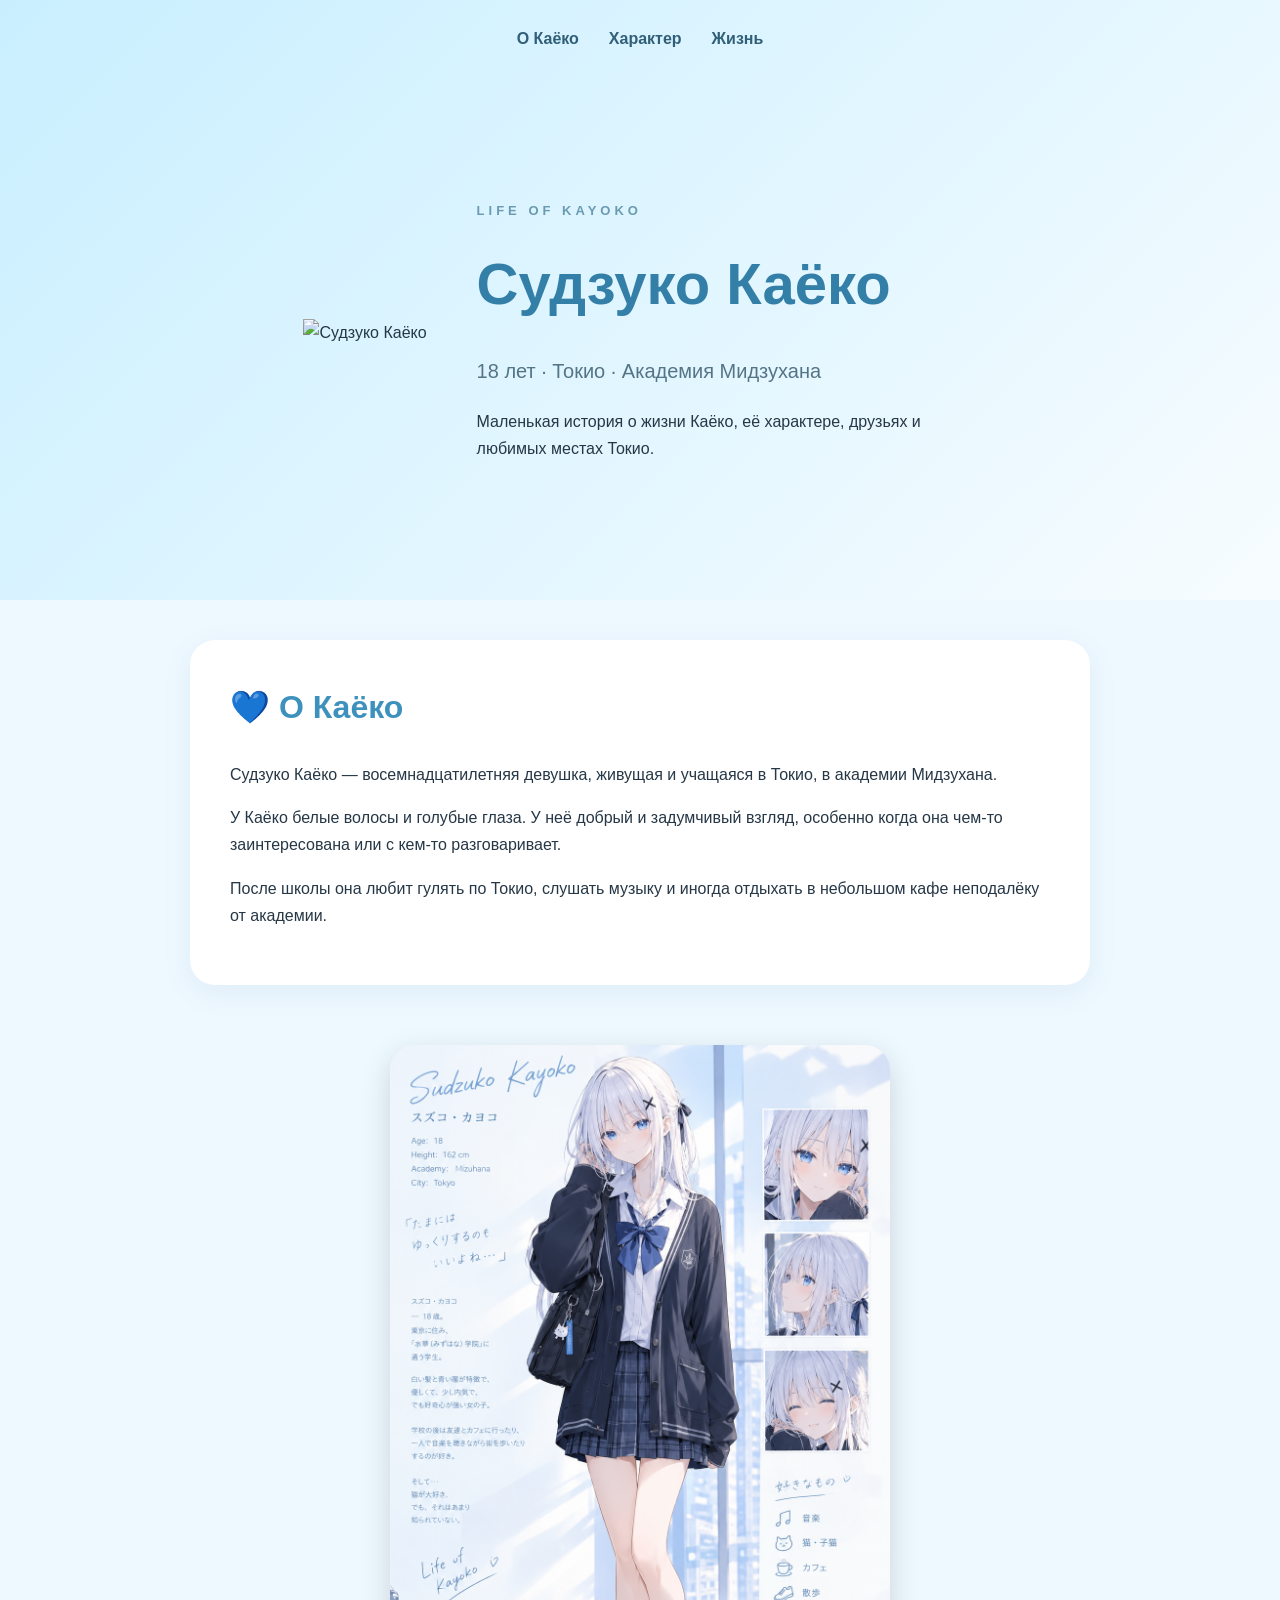
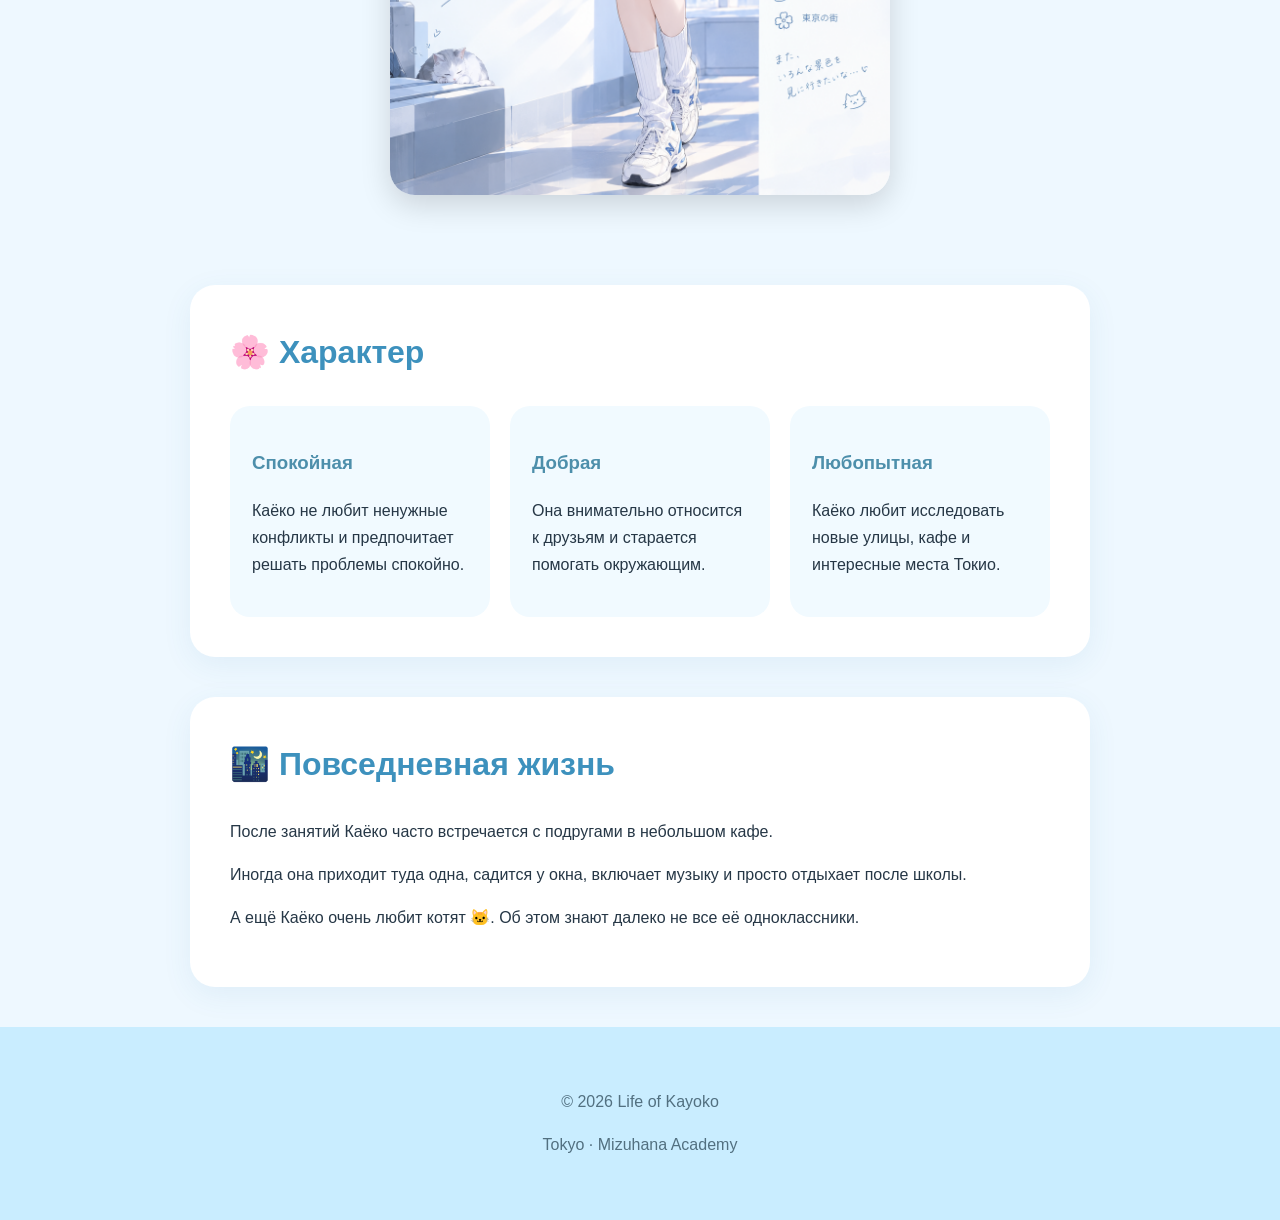
==== index.html @ 326f8e6f "Update index.html" ====
<!DOCTYPE html>
<html lang="ru">

<head>
    <meta charset="UTF-8">
    <meta name="viewport" content="width=device-width, initial-scale=1.0">

    <title>Life of Sudzuko Kayoko</title>

    <link rel="stylesheet" href="style.css">
</head>

<body>

    <!-- Главный экран -->
    <header class="hero">

        <nav>
            <a href="#about">О Каёко</a>
            <a href="#personality">Характер</a>
            <a href="#life">Жизнь</a>
        </nav>

        <div class="hero-content">

            <img
                src="images/E3E25499-A896-4B10-A555-02C497F418E4.png"
                alt="Судзуко Каёко"
                class="Kayoko-photo.jpg"
            >

            <div class="hero-text">

                <p class="small-title">
                    LIFE OF KAYOKO
                </p>

                <h1>
                    Судзуко Каёко
                </h1>

                <p class="subtitle">
                    18 лет · Токио · Академия Мидзухана
                </p>

                <p>
                    Маленькая история о жизни Каёко,
                    её характере, друзьях и любимых местах Токио.
                </p>

            </div>

        </div>

    </header>


    <!-- О Каёко -->
    <section id="about" class="section">

        <h2>💙 О Каёко</h2>

        <p>
            Судзуко Каёко — восемнадцатилетняя девушка,
            живущая и учащаяся в Токио, в академии Мидзухана.
        </p>

        <p>
            У Каёко белые волосы и голубые глаза.
            У неё добрый и задумчивый взгляд, особенно когда
            она чем-то заинтересована или с кем-то разговаривает.
        </p>

        <p>
            После школы она любит гулять по Токио,
            слушать музыку и иногда отдыхать
            в небольшом кафе неподалёку от академии.
        </p>

    </section>

    <!-- Фото Каёко -->
    <div class="kayoko-between">
        <img
            src="E3E25499-A896-4B10-A555-02C497F418E4.png"
            alt="Судзуко Каёко"
        >
    </div>
    <!-- Характер -->
    <section id="personality" class="section">

        <h2>🌸 Характер</h2>

        <div class="cards">

            <div class="card">
                <h3>Спокойная</h3>

                <p>
                    Каёко не любит ненужные конфликты
                    и предпочитает решать проблемы спокойно.
                </p>
            </div>


            <div class="card">
                <h3>Добрая</h3>

                <p>
                    Она внимательно относится к друзьям
                    и старается помогать окружающим.
                </p>
            </div>


            <div class="card">
                <h3>Любопытная</h3>

                <p>
                    Каёко любит исследовать новые улицы,
                    кафе и интересные места Токио.
                </p>
            </div>

        </div>

    </section>


    <!-- Жизнь -->
    <section id="life" class="section">

        <h2>🌃 Повседневная жизнь</h2>

        <p>
            После занятий Каёко часто встречается
            с подругами в небольшом кафе.
        </p>

        <p>
            Иногда она приходит туда одна,
            садится у окна, включает музыку
            и просто отдыхает после школы.
        </p>

        <p>
            А ещё Каёко очень любит котят 🐱.
            Об этом знают далеко не все её одноклассники.
        </p>

    </section>


    <!-- Подвал -->
    <footer>

        <p>
            © 2026 Life of Kayoko
        </p>

        <p>
            Tokyo · Mizuhana Academy
        </p>

    </footer>

</body>

</html>
---- style.css ----
* {
    box-sizing: border-box;
}

html {
    scroll-behavior: smooth;
}

body {
    margin: 0;
    font-family: -apple-system, BlinkMacSystemFont,
        "Segoe UI", Arial, sans-serif;

    background: #eef8ff;
    color: #263746;

    line-height: 1.7;
}


/* =========================
   ГЛАВНЫЙ ЭКРАН
========================= */

.hero {
    min-height: 600px;

    padding-bottom: 60px;

    background:
        linear-gradient(
            135deg,
            #c9efff,
            #f7fcff
        );
}


/* Меню */

nav {
    display: flex;

    justify-content: center;

    gap: 30px;

    padding: 25px;

    flex-wrap: wrap;
}

nav a {
    color: #315f78;

    text-decoration: none;

    font-weight: bold;

    transition: 0.2s;
}

nav a:hover {
    color: #168bc2;
}


/* Главная информация */

.hero-content {
    max-width: 1000px;

    margin: 80px auto 0;

    padding: 30px;

    display: flex;

    align-items: center;

    justify-content: center;

    gap: 50px;
}


/* Фото Каёко */

.kayoko-photo {
    width: 300px;

    height: 300px;

    object-fit: cover;

    border-radius: 50%;

    border: 8px solid white;

    box-shadow:
        0 15px 40px
        rgba(50, 120, 160, 0.2);
}


/* Текст */

.hero-text {
    max-width: 500px;
}

.small-title {
    letter-spacing: 4px;

    font-size: 13px;

    color: #6b9bb0;

    font-weight: bold;
}

h1 {
    margin: 5px 0;

    font-size: 58px;

    color: #347fa8;
}

.subtitle {
    font-size: 20px;

    color: #547586;
}


/* =========================
   СЕКЦИИ
========================= */

.section {
    max-width: 900px;

    margin: 40px auto;

    padding: 40px;

    background: white;

    border-radius: 25px;

    box-shadow:
        0 8px 30px
        rgba(50, 120, 160, 0.08);
}

h2 {
    font-size: 32px;

    color: #3d91bd;

    margin-top: 0;
}

h3 {
    color: #4d8fab;
}


/* =========================
   КАРТОЧКИ ХАРАКТЕРА
========================= */

.cards {
    display: grid;

    grid-template-columns:
        repeat(3, 1fr);

    gap: 20px;
}

.card {
    padding: 22px;

    background: #f1faff;

    border-radius: 20px;

    transition: 0.25s;
}

.card:hover {
    transform: translateY(-5px);

    box-shadow:
        0 10px 25px
        rgba(50, 120, 160, 0.12);
}


/* =========================
   ПОДВАЛ
========================= */

footer {
    text-align: center;

    padding: 45px;

    background: #c9edff;

    color: #527080;
}


/* =========================
   📱 IPHONE
========================= */

@media (max-width: 700px) {

    .hero {
        min-height: auto;
    }

    nav {
        gap: 15px;

        padding: 20px 10px;
    }

    .hero-content {
        flex-direction: column;

        text-align: center;

        margin-top: 35px;

        gap: 25px;
    }

    .kayoko-photo {
        width: 230px;

        height: 230px;
    }

    h1 {
        font-size: 40px;
    }

    .subtitle {
        font-size: 17px;
    }

    .section {
        margin: 20px 12px;

        padding: 28px 22px;
    }

    h2 {
        font-size: 28px;
    }

    .cards {
        grid-template-columns: 1fr;
    }
}
.kayoko-between {
    display: flex;
    justify-content: center;
    padding: 20px 20px 50px;
}

.kayoko-between img {
    width: 100%;
    max-width: 500px;
    height: auto;
    border-radius: 25px;
    display: block;
    box-shadow: 0 10px 30px rgba(0, 0, 0, 0.15);
}
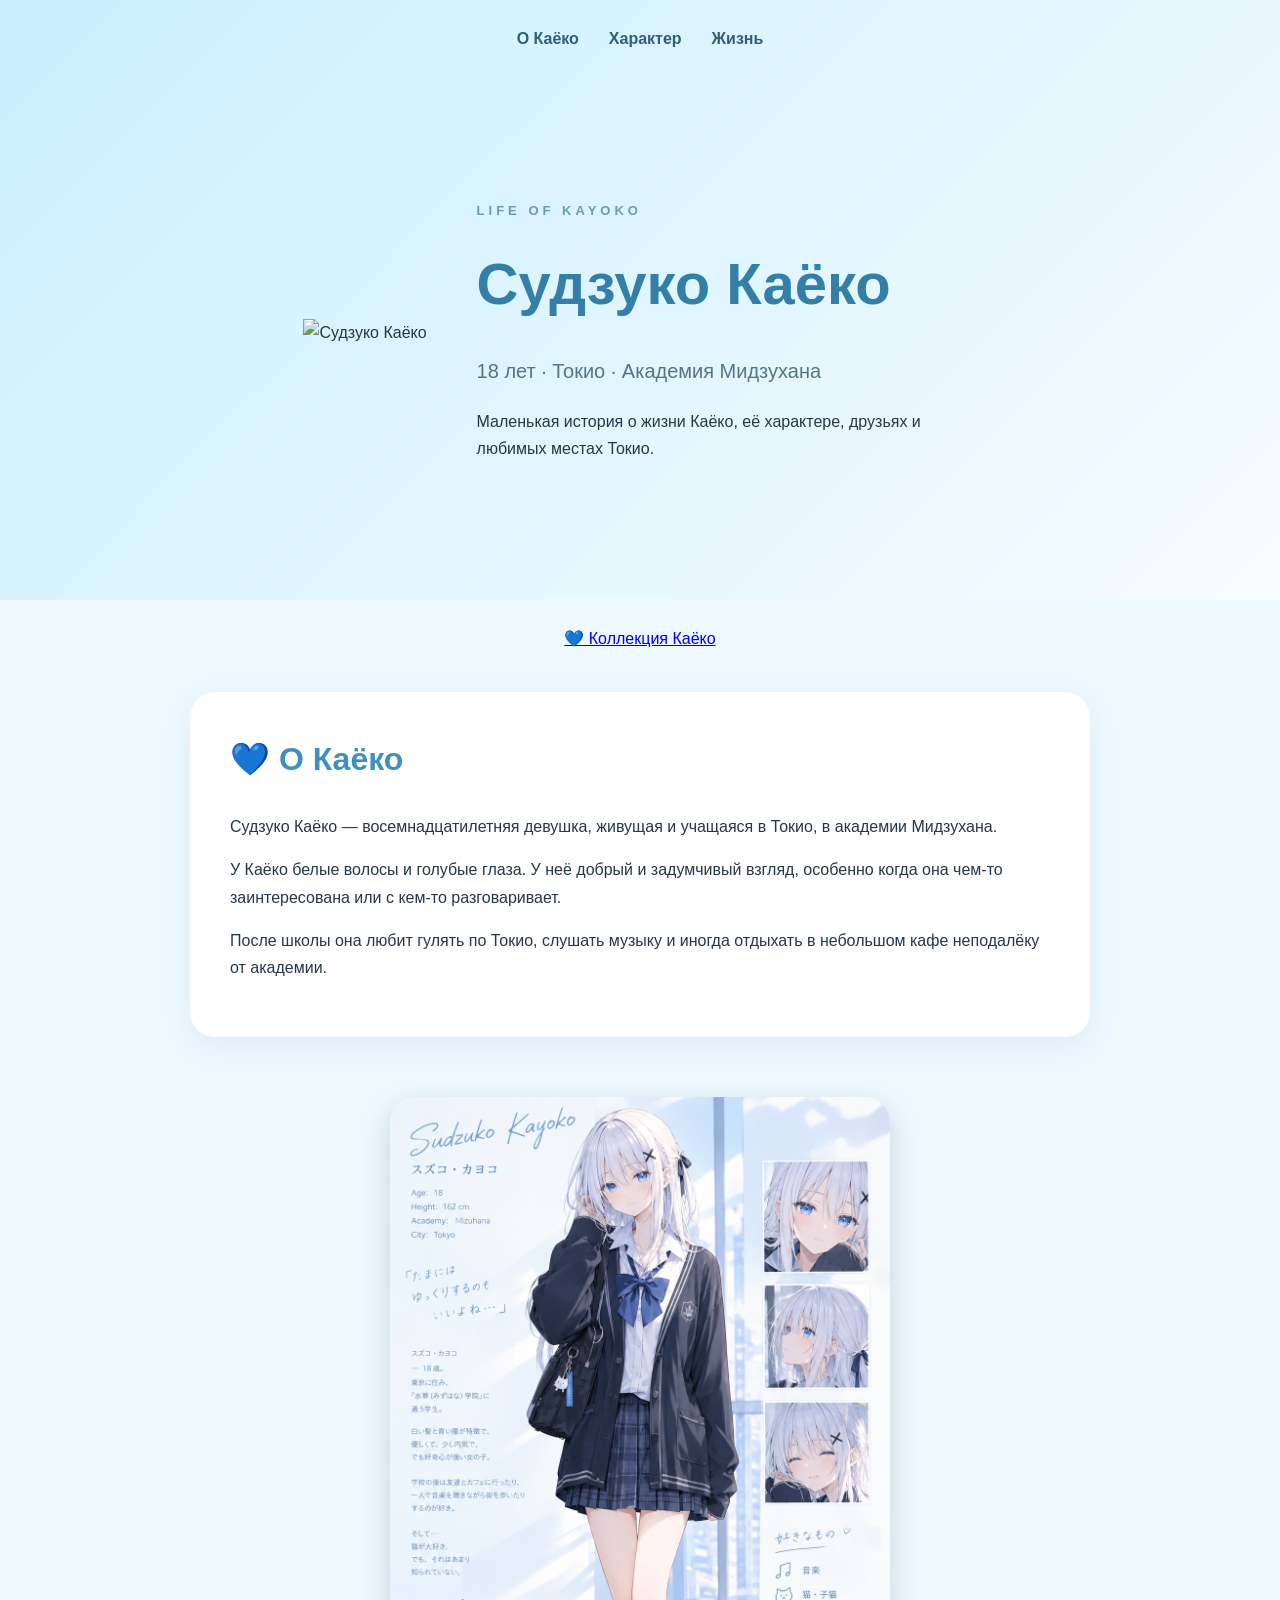
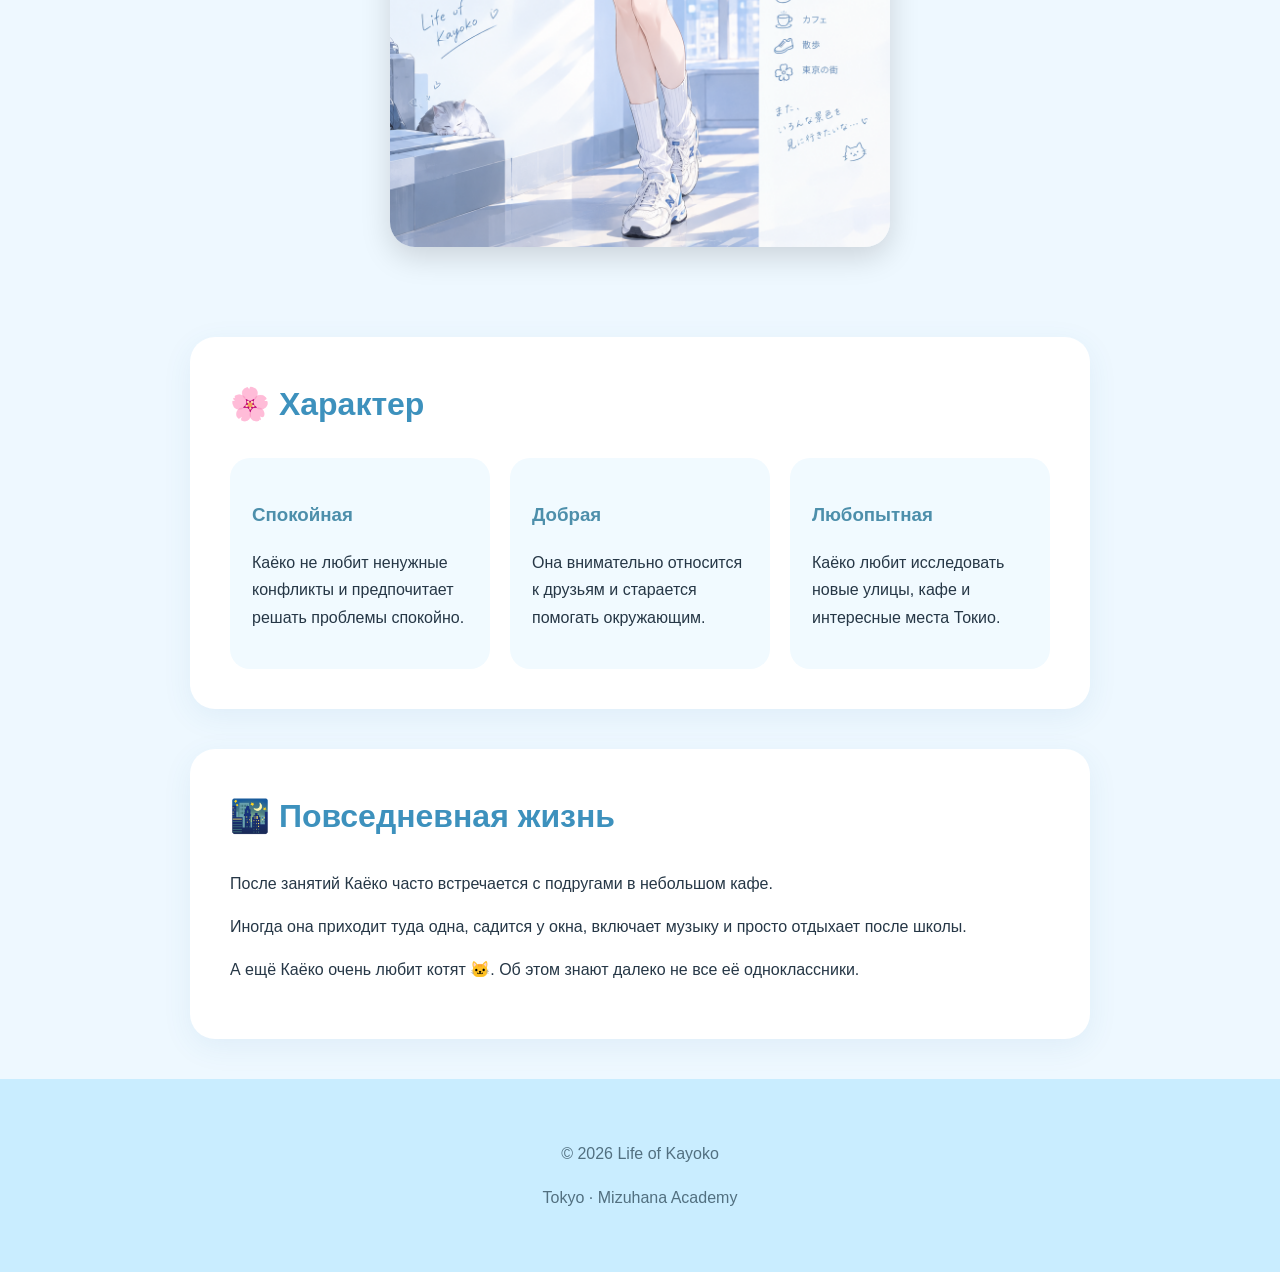
==== commit 3910de8b: "Update index.html" ====
--- a/index.html
+++ b/index.html
@@ -54,7 +54,12 @@
 
     </header>
 
-
+    <div style="text-align: center; margin: 25px;">
+        <a href="gallery.html" class="gallery-button">
+            💙 Коллекция Каёко
+        </a>
+    </div>
+    
     <!-- О Каёко -->
     <section id="about" class="section">
 
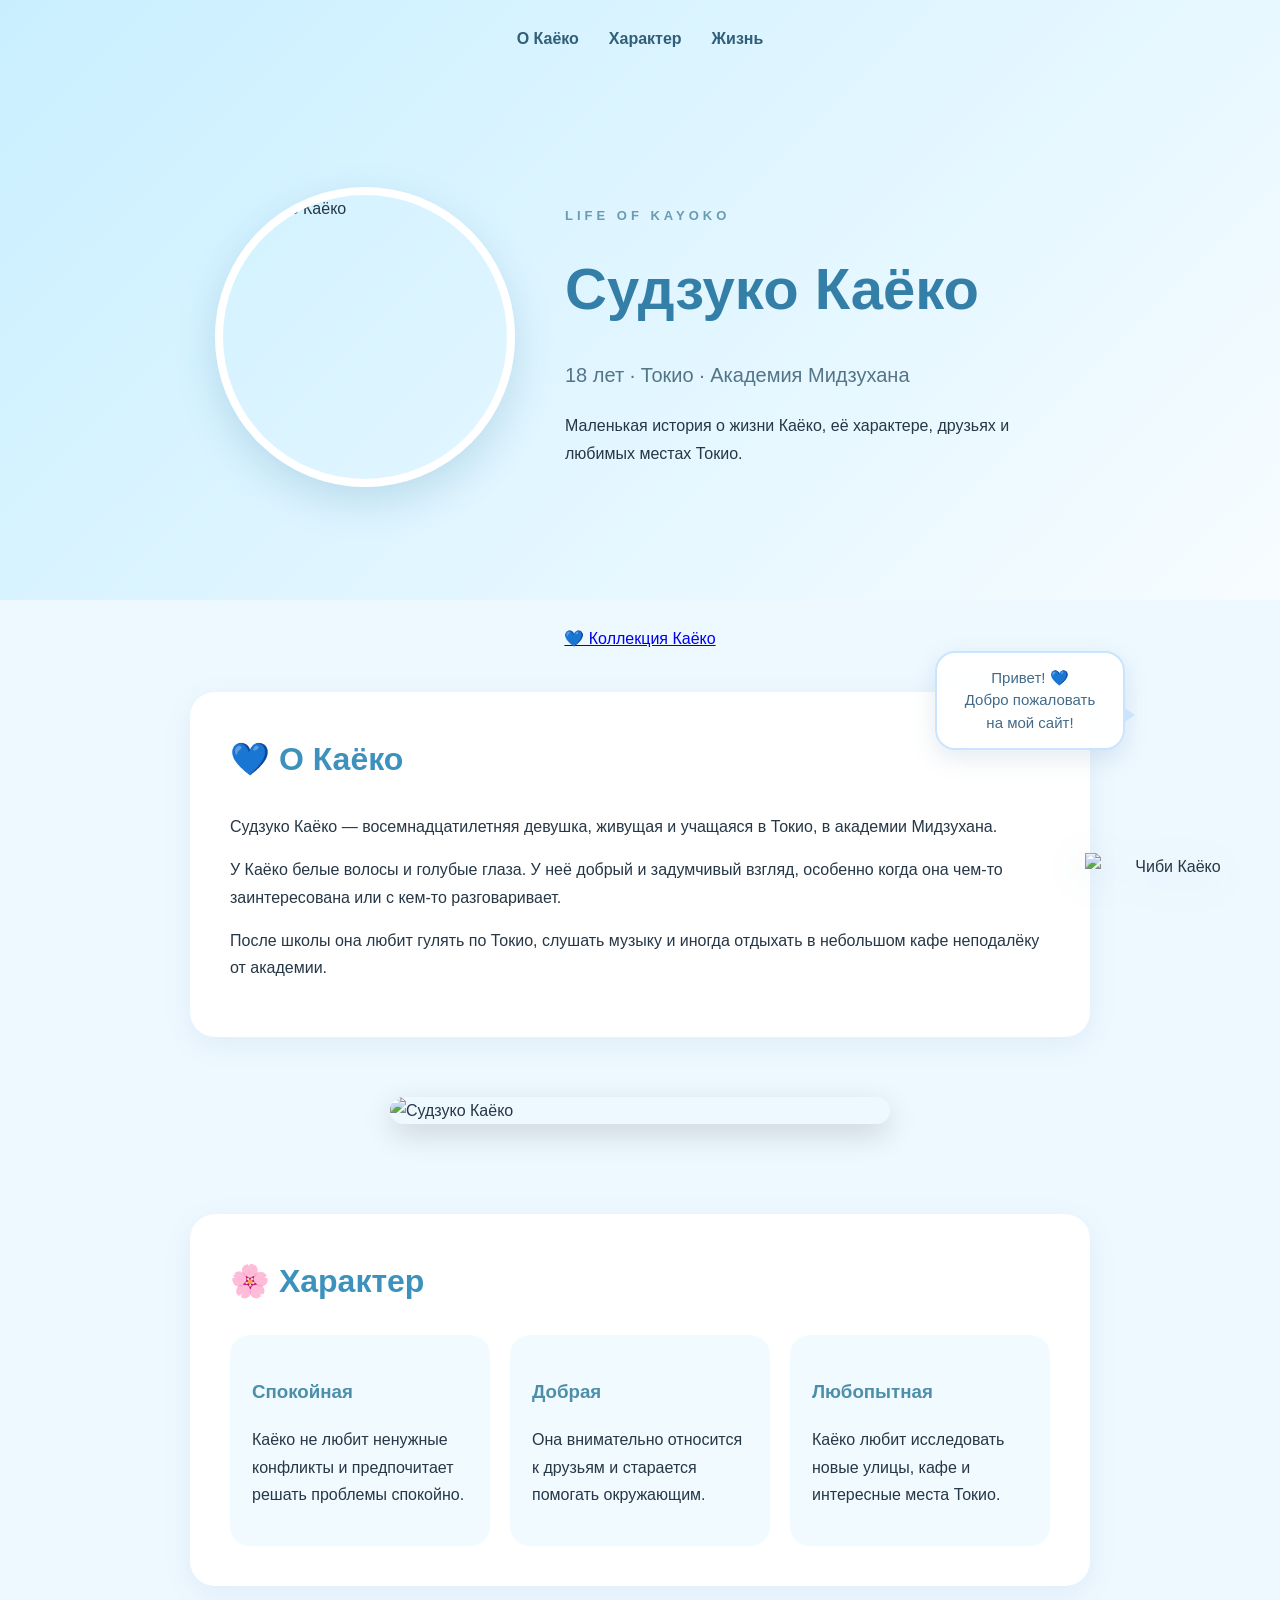
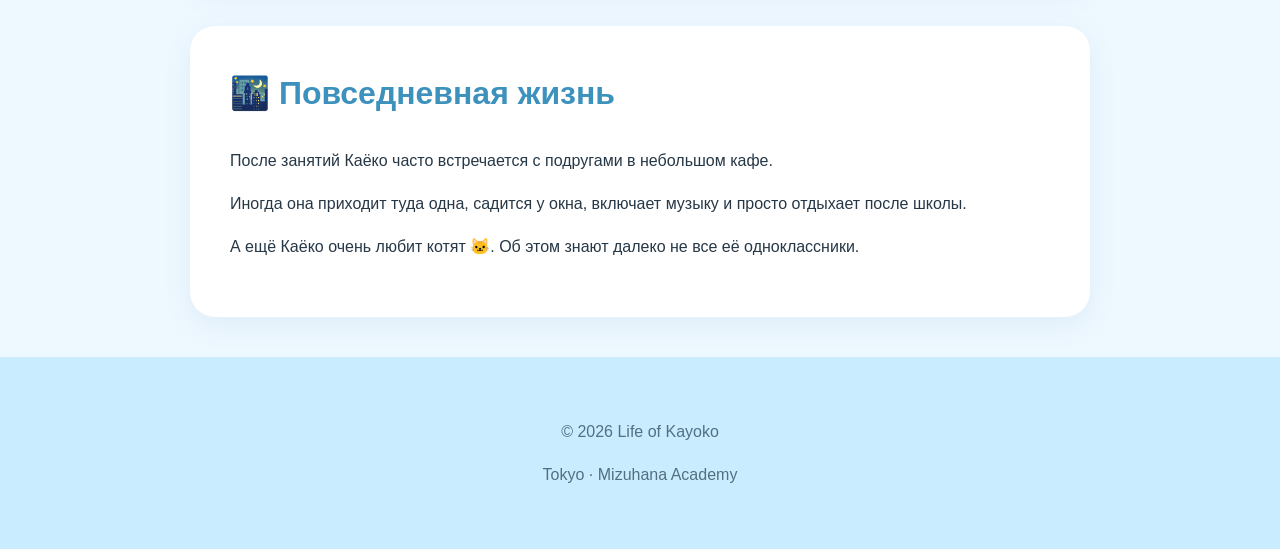
==== commit 752f80a7: "Update index.html" ====
--- a/index.html
+++ b/index.html
@@ -12,7 +12,10 @@
 
 <body>
 
-    <!-- Главный экран -->
+    <!-- =====================================
+         ГЛАВНЫЙ ЭКРАН
+    ====================================== -->
+
     <header class="hero">
 
         <nav>
@@ -21,13 +24,15 @@
             <a href="#life">Жизнь</a>
         </nav>
 
+
         <div class="hero-content">
 
             <img
                 src="images/E3E25499-A896-4B10-A555-02C497F418E4.png"
                 alt="Судзуко Каёко"
-                class="Kayoko-photo.jpg"
+                class="kayoko-photo"
             >
+
 
             <div class="hero-text">
 
@@ -54,21 +59,92 @@
 
     </header>
 
-    <div style="text-align: center; margin: 25px;">
-        <a href="gallery.html" class="gallery-button">
+
+
+    <!-- =====================================
+         ЧИБИ-КАЁКО
+    ====================================== -->
+
+    <div
+        class="chibi-kayoko"
+        id="chibiKayoko"
+    >
+
+        <!-- Приветственное сообщение -->
+
+        <div
+            class="chibi-message"
+            id="chibiMessage"
+        >
+            Привет! 💙<br>
+            Добро пожаловать<br>
+            на мой сайт!
+        </div>
+
+
+        <!-- Картинка Каёко -->
+
+        <img
+            id="chibiImage"
+            src="images/kayoko-chibi-happy.png"
+            alt="Чиби Каёко"
+        >
+
+
+        <!-- Сообщение после двойного нажатия -->
+
+        <div
+            class="chibi-angry-message"
+            id="chibiAngryMessage"
+        >
+            Хватит! 😤
+        </div>
+
+    </div>
+
+
+
+    <!-- =====================================
+         КОЛЛЕКЦИЯ
+    ====================================== -->
+
+    <div
+        style="
+            text-align: center;
+            margin: 25px;
+        "
+    >
+
+        <a
+            href="gallery.html"
+            class="gallery-button"
+        >
             💙 Коллекция Каёко
         </a>
+
     </div>
-    
-    <!-- О Каёко -->
-    <section id="about" class="section">
-
-        <h2>💙 О Каёко</h2>
+
+
+
+    <!-- =====================================
+         О КАЁКО
+    ====================================== -->
+
+    <section
+        id="about"
+        class="section"
+    >
+
+        <h2>
+            💙 О Каёко
+        </h2>
+
 
         <p>
             Судзуко Каёко — восемнадцатилетняя девушка,
             живущая и учащаяся в Токио, в академии Мидзухана.
         </p>
+
 
         <p>
             У Каёко белые волосы и голубые глаза.
@@ -76,6 +152,7 @@
             она чем-то заинтересована или с кем-то разговаривает.
         </p>
 
+
         <p>
             После школы она любит гулять по Токио,
             слушать музыку и иногда отдыхать
@@ -84,63 +161,109 @@
 
     </section>
 
-    <!-- Фото Каёко -->
+
+
+    <!-- =====================================
+         ФОТО КАЁКО
+    ====================================== -->
+
     <div class="kayoko-between">
+
         <img
-            src="E3E25499-A896-4B10-A555-02C497F418E4.png"
+            src="images/E3E25499-A896-4B10-A555-02C497F418E4.png"
             alt="Судзуко Каёко"
         >
+
     </div>
-    <!-- Характер -->
-    <section id="personality" class="section">
-
-        <h2>🌸 Характер</h2>
+
+
+
+    <!-- =====================================
+         ХАРАКТЕР
+    ====================================== -->
+
+    <section
+        id="personality"
+        class="section"
+    >
+
+        <h2>
+            🌸 Характер
+        </h2>
+
 
         <div class="cards">
 
+
             <div class="card">
-                <h3>Спокойная</h3>
+
+                <h3>
+                    Спокойная
+                </h3>
 
                 <p>
                     Каёко не любит ненужные конфликты
                     и предпочитает решать проблемы спокойно.
                 </p>
+
             </div>
 
 
+
             <div class="card">
-                <h3>Добрая</h3>
+
+                <h3>
+                    Добрая
+                </h3>
 
                 <p>
                     Она внимательно относится к друзьям
                     и старается помогать окружающим.
                 </p>
+
             </div>
 
 
+
             <div class="card">
-                <h3>Любопытная</h3>
+
+                <h3>
+                    Любопытная
+                </h3>
 
                 <p>
                     Каёко любит исследовать новые улицы,
                     кафе и интересные места Токио.
                 </p>
+
             </div>
 
+
         </div>
 
     </section>
 
 
-    <!-- Жизнь -->
-    <section id="life" class="section">
-
-        <h2>🌃 Повседневная жизнь</h2>
+
+    <!-- =====================================
+         ПОВСЕДНЕВНАЯ ЖИЗНЬ
+    ====================================== -->
+
+    <section
+        id="life"
+        class="section"
+    >
+
+        <h2>
+            🌃 Повседневная жизнь
+        </h2>
+
 
         <p>
             После занятий Каёко часто встречается
             с подругами в небольшом кафе.
         </p>
+
 
         <p>
             Иногда она приходит туда одна,
@@ -148,6 +271,7 @@
             и просто отдыхает после школы.
         </p>
 
+
         <p>
             А ещё Каёко очень любит котят 🐱.
             Об этом знают далеко не все её одноклассники.
@@ -156,7 +280,11 @@
     </section>
 
 
-    <!-- Подвал -->
+
+    <!-- =====================================
+         ПОДВАЛ
+    ====================================== -->
+
     <footer>
 
         <p>
@@ -169,6 +297,222 @@
 
     </footer>
 
+
+
+    <!-- =====================================
+         JAVASCRIPT ЧИБИ-КАЁКО
+    ====================================== -->
+
+    <script>
+
+        const chibi =
+            document.getElementById("chibiKayoko");
+
+        const chibiImage =
+            document.getElementById("chibiImage");
+
+        const chibiMessage =
+            document.getElementById("chibiMessage");
+
+        const angryMessage =
+            document.getElementById("chibiAngryMessage");
+
+
+        /*
+         * Пути к изображениям
+         */
+
+        const happyImage =
+            "images/kayoko-chibi-happy.png";
+
+        const angryImage =
+            "images/kayoko-chibi-angry.png";
+
+
+        /*
+         * Переменные для двойного нажатия
+         */
+
+        let clicks = 0;
+
+        let clickTimer = null;
+
+        let angryMode = false;
+
+
+
+        /* =====================================
+           ПРИВЕТСТВИЕ
+        ====================================== */
+
+        setTimeout(() => {
+
+            chibiMessage.style.opacity = "0";
+
+            chibiMessage.style.transition =
+                "opacity 0.5s ease";
+
+
+            setTimeout(() => {
+
+                chibiMessage.style.display =
+                    "none";
+
+            }, 500);
+
+        }, 5000);
+
+
+
+        /* =====================================
+           НАЖАТИЕ НА КАЁКО
+        ====================================== */
+
+        chibi.addEventListener(
+            "click",
+            () => {
+
+
+                /*
+                 * Если Каёко сердится,
+                 * новые нажатия ничего не делают.
+                 */
+
+                if (angryMode) {
+                    return;
+                }
+
+
+                clicks++;
+
+
+
+                /*
+                 * Небольшое уменьшение
+                 * при каждом нажатии.
+                 */
+
+                chibiImage.style.transform =
+                    "scale(0.92)";
+
+
+                setTimeout(() => {
+
+                    if (!angryMode) {
+
+                        chibiImage.style.transform =
+                            "scale(1)";
+
+                    }
+
+                }, 150);
+
+
+
+                /*
+                 * Ожидаем второе нажатие.
+                 */
+
+                clearTimeout(clickTimer);
+
+
+                clickTimer = setTimeout(() => {
+
+                    clicks = 0;
+
+                }, 450);
+
+
+
+                /* =================================
+                   ДВОЙНОЕ НАЖАТИЕ
+                ================================= */
+
+                if (clicks === 2) {
+
+
+                    clicks = 0;
+
+                    angryMode = true;
+
+
+
+                    /*
+                     * Меняем изображение
+                     */
+
+                    chibiImage.src =
+                        angryImage;
+
+
+
+                    /*
+                     * Показываем сообщение
+                     */
+
+                    angryMessage.style.display =
+                        "block";
+
+
+
+                    /*
+                     * Запускаем сердитую
+                     * анимацию.
+                     */
+
+                    chibiImage.classList.remove(
+                        "chibi-angry"
+                    );
+
+
+                    void chibiImage.offsetWidth;
+
+
+                    chibiImage.classList.add(
+                        "chibi-angry"
+                    );
+
+
+
+                    /*
+                     * Через 3 секунды
+                     * возвращаем обычную Каёко.
+                     */
+
+                    setTimeout(() => {
+
+
+                        chibiImage.src =
+                            happyImage;
+
+
+                        angryMessage.style.display =
+                            "none";
+
+
+                        chibiImage.classList.remove(
+                            "chibi-angry"
+                        );
+
+
+                        chibiImage.style.transform =
+                            "scale(1)";
+
+
+                        angryMode = false;
+
+
+                    }, 3000);
+
+                }
+
+            }
+
+        );
+
+    </script>
+
+
 </body>
 
 </html>
--- a/style.css
+++ b/style.css
@@ -282,3 +282,125 @@
     display: block;
     box-shadow: 0 10px 30px rgba(0, 0, 0, 0.15);
 }
+/* ===== Чиби-Каёко ===== */
+
+.chibi-kayoko {
+    position: fixed;
+    right: 25px;
+    bottom: 20px;
+    z-index: 1000;
+    text-align: center;
+    cursor: pointer;
+    user-select: none;
+}
+
+.chibi-kayoko img {
+    width: 170px;
+    height: auto;
+    display: block;
+    transition: transform 0.15s ease;
+    filter: drop-shadow(0 8px 18px rgba(50, 100, 150, 0.18));
+}
+
+/* Небольшое уменьшение при нажатии */
+.chibi-kayoko:active img {
+    transform: scale(0.92);
+}
+
+/* Приветствие */
+.chibi-message {
+    position: absolute;
+    right: 130px;
+    bottom: 130px;
+    width: 190px;
+    padding: 14px 18px;
+    background: rgba(255, 255, 255, 0.95);
+    border: 2px solid #c9e4ff;
+    border-radius: 20px;
+    color: #426b8a;
+    font-size: 15px;
+    line-height: 1.5;
+    box-shadow: 0 8px 25px rgba(70, 120, 160, 0.15);
+    animation: chibiAppear 0.6s ease;
+}
+
+/* Маленький хвостик облачка */
+.chibi-message::after {
+    content: "";
+    position: absolute;
+    right: -12px;
+    bottom: 25px;
+    border-width: 8px 0 8px 12px;
+    border-style: solid;
+    border-color: transparent transparent transparent #c9e4ff;
+}
+
+/* Сообщение "Хватит!" */
+.chibi-angry-message {
+    display: none;
+    position: absolute;
+    right: 125px;
+    bottom: 125px;
+    padding: 13px 20px;
+    background: white;
+    border: 2px solid #b9d9f5;
+    border-radius: 18px;
+    color: #55718a;
+    font-size: 18px;
+    font-weight: bold;
+    white-space: nowrap;
+    box-shadow: 0 8px 25px rgba(70, 120, 160, 0.18);
+}
+
+/* Анимации */
+
+@keyframes chibiAppear {
+    from {
+        opacity: 0;
+        transform: translateY(15px);
+    }
+
+    to {
+        opacity: 1;
+        transform: translateY(0);
+    }
+}
+
+.chibi-angry {
+    animation: angryShake 0.35s ease;
+}
+
+@keyframes angryShake {
+    0%   { transform: scale(0.92) rotate(0deg); }
+    25%  { transform: scale(0.88) rotate(-3deg); }
+    50%  { transform: scale(0.88) rotate(3deg); }
+    75%  { transform: scale(0.88) rotate(-2deg); }
+    100% { transform: scale(0.92) rotate(0deg); }
+}
+
+/* Телефон */
+@media (max-width: 600px) {
+
+    .chibi-kayoko {
+        right: 10px;
+        bottom: 10px;
+    }
+
+    .chibi-kayoko img {
+        width: 125px;
+    }
+
+    .chibi-message {
+        right: 95px;
+        bottom: 100px;
+        width: 150px;
+        font-size: 13px;
+        padding: 10px 13px;
+    }
+
+    .chibi-angry-message {
+        right: 90px;
+        bottom: 95px;
+        font-size: 15px;
+    }
+}
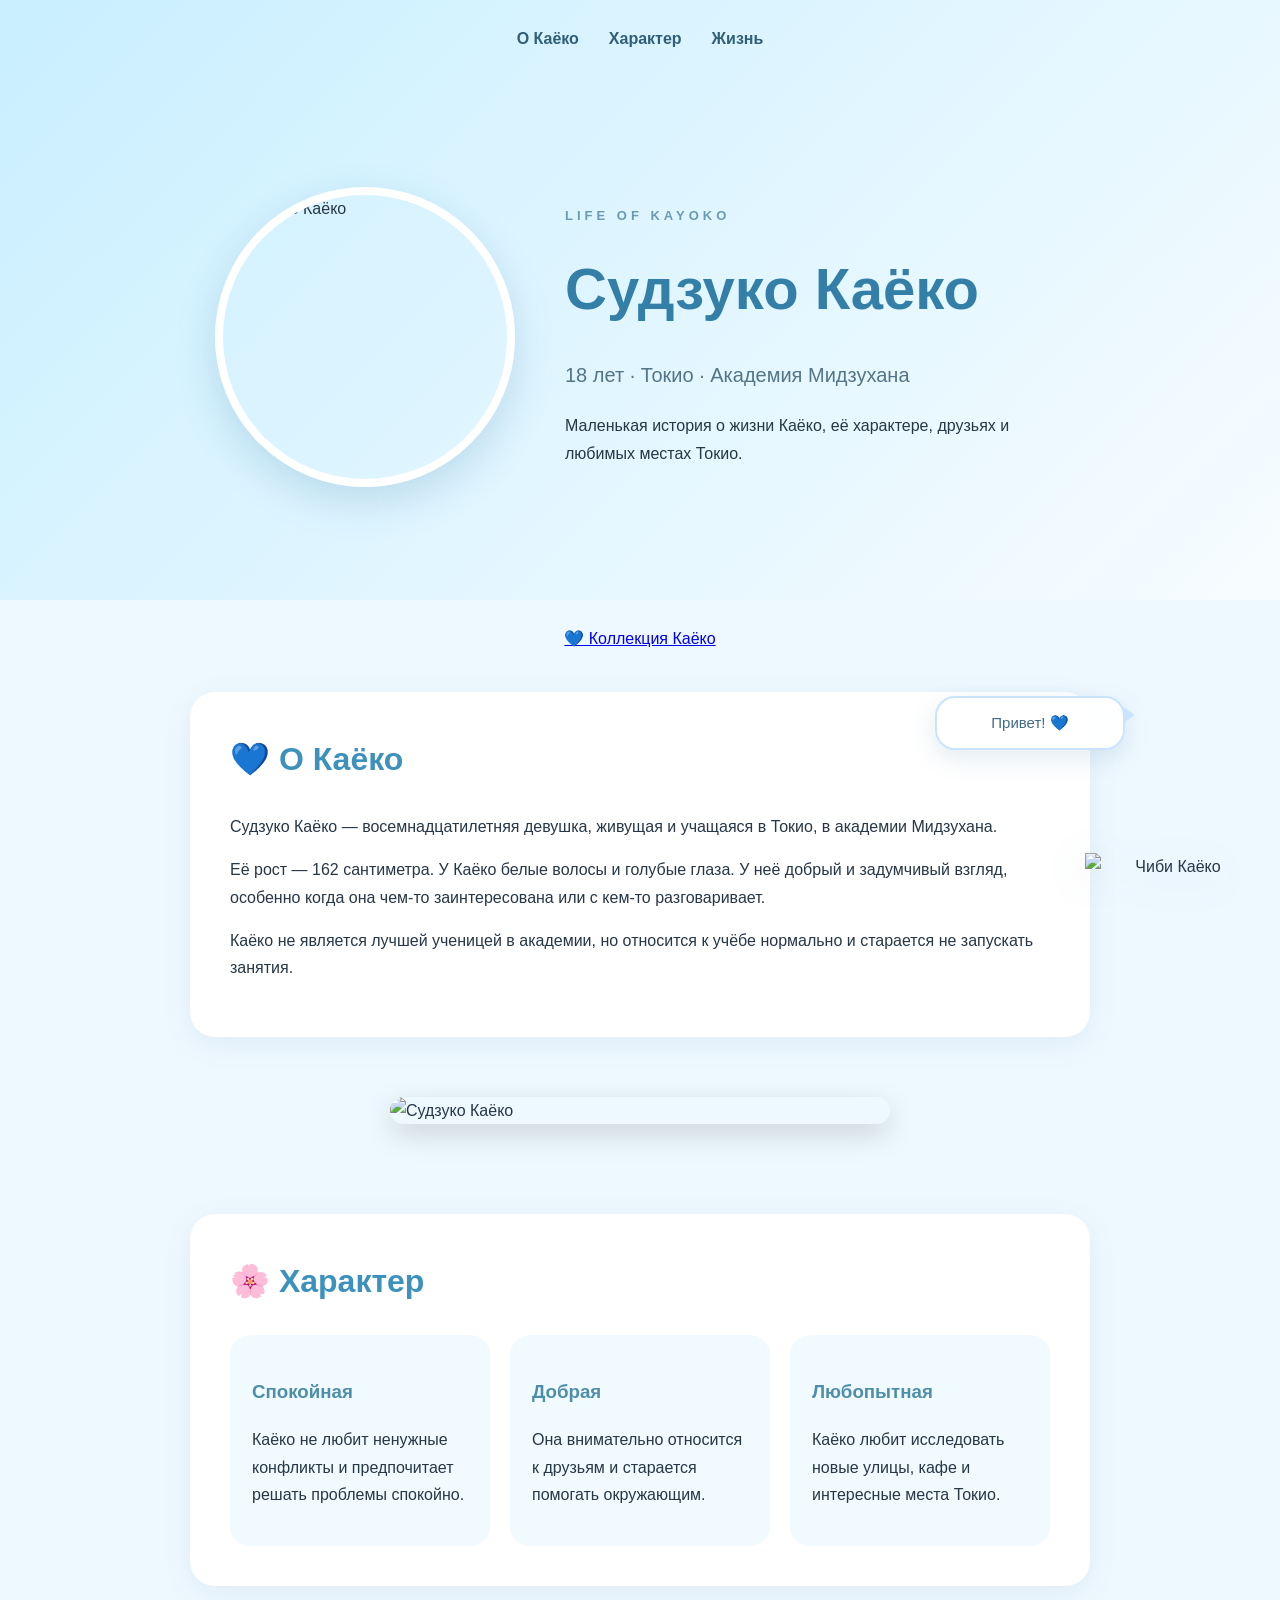
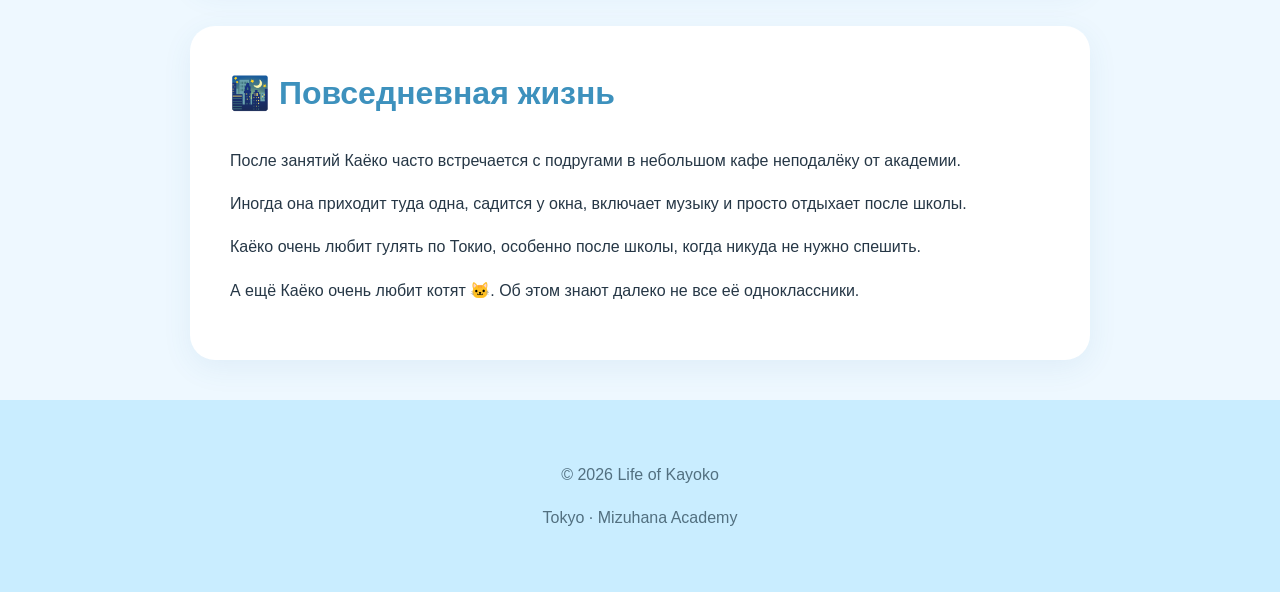
==== commit d9dcc98a: "Update index.html" ====
--- a/index.html
+++ b/index.html
@@ -12,9 +12,9 @@
 
 <body>
 
-    <!-- =====================================
+    <!-- =========================
          ГЛАВНЫЙ ЭКРАН
-    ====================================== -->
+    ========================== -->
 
     <header class="hero">
 
@@ -24,7 +24,6 @@
             <a href="#life">Жизнь</a>
         </nav>
 
-
         <div class="hero-content">
 
             <img
@@ -33,7 +32,6 @@
                 class="kayoko-photo"
             >
 
-
             <div class="hero-text">
 
                 <p class="small-title">
@@ -60,112 +58,74 @@
     </header>
 
 
-
-    <!-- =====================================
-         ЧИБИ-КАЁКО
-    ====================================== -->
-
-    <div
-        class="chibi-kayoko"
-        id="chibiKayoko"
-    >
-
-        <!-- Приветственное сообщение -->
-
-        <div
-            class="chibi-message"
-            id="chibiMessage"
-        >
-            Привет! 💙<br>
-            Добро пожаловать<br>
-            на мой сайт!
+    <!-- =========================
+         ЧИБИ КАЁКО
+    ========================== -->
+
+    <div class="chibi-kayoko" id="chibiKayoko">
+
+        <div class="chibi-message" id="chibiMessage">
+            Привет! 💙
         </div>
 
-
-        <!-- Картинка Каёко -->
+        <div class="chibi-angry-message" id="chibiAngryMessage">
+            Хватит! 😤
+        </div>
 
         <img
             id="chibiImage"
-            src="images/kayoko-chibi-happy.png"
+            src="images/kayoko-chibi-happy.PNG"
             alt="Чиби Каёко"
         >
 
-
-        <!-- Сообщение после двойного нажатия -->
-
-        <div
-            class="chibi-angry-message"
-            id="chibiAngryMessage"
-        >
-            Хватит! 😤
-        </div>
-
     </div>
 
 
-
-    <!-- =====================================
-         КОЛЛЕКЦИЯ
-    ====================================== -->
-
-    <div
-        style="
-            text-align: center;
-            margin: 25px;
-        "
-    >
-
-        <a
-            href="gallery.html"
-            class="gallery-button"
-        >
+    <!-- =========================
+         КНОПКА КОЛЛЕКЦИИ
+    ========================== -->
+
+    <div style="text-align: center; margin: 25px;">
+
+        <a href="gallery.html" class="gallery-button">
             💙 Коллекция Каёко
         </a>
 
     </div>
 
 
-
-    <!-- =====================================
+    <!-- =========================
          О КАЁКО
-    ====================================== -->
-
-    <section
-        id="about"
-        class="section"
-    >
-
-        <h2>
-            💙 О Каёко
-        </h2>
-
+    ========================== -->
+
+    <section id="about" class="section">
+
+        <h2>💙 О Каёко</h2>
 
         <p>
             Судзуко Каёко — восемнадцатилетняя девушка,
             живущая и учащаяся в Токио, в академии Мидзухана.
         </p>
 
-
-        <p>
+        <p>
+            Её рост — 162 сантиметра.
             У Каёко белые волосы и голубые глаза.
             У неё добрый и задумчивый взгляд, особенно когда
             она чем-то заинтересована или с кем-то разговаривает.
         </p>
 
-
-        <p>
-            После школы она любит гулять по Токио,
-            слушать музыку и иногда отдыхать
-            в небольшом кафе неподалёку от академии.
+        <p>
+            Каёко не является лучшей ученицей в академии,
+            но относится к учёбе нормально и старается
+            не запускать занятия.
         </p>
 
     </section>
 
 
-
-    <!-- =====================================
+    <!-- =========================
          ФОТО КАЁКО
-    ====================================== -->
+    ========================== -->
 
     <div class="kayoko-between">
 
@@ -177,29 +137,19 @@
     </div>
 
 
-
-    <!-- =====================================
+    <!-- =========================
          ХАРАКТЕР
-    ====================================== -->
-
-    <section
-        id="personality"
-        class="section"
-    >
-
-        <h2>
-            🌸 Характер
-        </h2>
-
+    ========================== -->
+
+    <section id="personality" class="section">
+
+        <h2>🌸 Характер</h2>
 
         <div class="cards">
 
-
             <div class="card">
 
-                <h3>
-                    Спокойная
-                </h3>
+                <h3>Спокойная</h3>
 
                 <p>
                     Каёко не любит ненужные конфликты
@@ -209,12 +159,9 @@
             </div>
 
 
-
             <div class="card">
 
-                <h3>
-                    Добрая
-                </h3>
+                <h3>Добрая</h3>
 
                 <p>
                     Она внимательно относится к друзьям
@@ -224,12 +171,9 @@
             </div>
 
 
-
             <div class="card">
 
-                <h3>
-                    Любопытная
-                </h3>
+                <h3>Любопытная</h3>
 
                 <p>
                     Каёко любит исследовать новые улицы,
@@ -238,32 +182,24 @@
 
             </div>
 
-
         </div>
 
     </section>
 
 
-
-    <!-- =====================================
+    <!-- =========================
          ПОВСЕДНЕВНАЯ ЖИЗНЬ
-    ====================================== -->
-
-    <section
-        id="life"
-        class="section"
-    >
-
-        <h2>
-            🌃 Повседневная жизнь
-        </h2>
-
+    ========================== -->
+
+    <section id="life" class="section">
+
+        <h2>🌃 Повседневная жизнь</h2>
 
         <p>
             После занятий Каёко часто встречается
-            с подругами в небольшом кафе.
-        </p>
-
+            с подругами в небольшом кафе неподалёку
+            от академии.
+        </p>
 
         <p>
             Иногда она приходит туда одна,
@@ -271,6 +207,11 @@
             и просто отдыхает после школы.
         </p>
 
+        <p>
+            Каёко очень любит гулять по Токио,
+            особенно после школы, когда никуда
+            не нужно спешить.
+        </p>
 
         <p>
             А ещё Каёко очень любит котят 🐱.
@@ -280,10 +221,9 @@
     </section>
 
 
-
-    <!-- =====================================
+    <!-- =========================
          ПОДВАЛ
-    ====================================== -->
+    ========================== -->
 
     <footer>
 
@@ -298,221 +238,83 @@
     </footer>
 
 
-
-    <!-- =====================================
-         JAVASCRIPT ЧИБИ-КАЁКО
-    ====================================== -->
+    <!-- =========================
+         JAVASCRIPT ЧИБИ
+    ========================== -->
 
     <script>
 
-        const chibi =
-            document.getElementById("chibiKayoko");
-
-        const chibiImage =
-            document.getElementById("chibiImage");
-
-        const chibiMessage =
+        const chibi = document.getElementById("chibiKayoko");
+        const chibiImage = document.getElementById("chibiImage");
+
+        const welcomeMessage =
             document.getElementById("chibiMessage");
 
         const angryMessage =
             document.getElementById("chibiAngryMessage");
 
 
-        /*
-         * Пути к изображениям
-         */
-
-        const happyImage =
-            "images/kayoko-chibi-happy.png";
-
-        const angryImage =
-            "images/kayoko-chibi-angry.png";
-
-
-        /*
-         * Переменные для двойного нажатия
-         */
-
-        let clicks = 0;
-
-        let clickTimer = null;
-
-        let angryMode = false;
-
-
-
-        /* =====================================
-           ПРИВЕТСТВИЕ
-        ====================================== */
+        /* Приветствие исчезает через 5 секунд */
 
         setTimeout(() => {
 
-            chibiMessage.style.opacity = "0";
-
-            chibiMessage.style.transition =
-                "opacity 0.5s ease";
-
+            welcomeMessage.classList.add("hide");
+
+        }, 5000);
+
+
+        /* Обычный клик */
+
+        chibi.addEventListener("click", () => {
+
+            chibi.classList.add("click-animation");
 
             setTimeout(() => {
 
-                chibiMessage.style.display =
-                    "none";
-
-            }, 500);
-
-        }, 5000);
-
-
-
-        /* =====================================
-           НАЖАТИЕ НА КАЁКО
-        ====================================== */
-
-        chibi.addEventListener(
-            "click",
-            () => {
-
-
-                /*
-                 * Если Каёко сердится,
-                 * новые нажатия ничего не делают.
-                 */
-
-                if (angryMode) {
-                    return;
-                }
-
-
-                clicks++;
-
-
-
-                /*
-                 * Небольшое уменьшение
-                 * при каждом нажатии.
-                 */
-
-                chibiImage.style.transform =
-                    "scale(0.92)";
-
-
-                setTimeout(() => {
-
-                    if (!angryMode) {
-
-                        chibiImage.style.transform =
-                            "scale(1)";
-
-                    }
-
-                }, 150);
-
-
-
-                /*
-                 * Ожидаем второе нажатие.
-                 */
-
-                clearTimeout(clickTimer);
-
-
-                clickTimer = setTimeout(() => {
-
-                    clicks = 0;
-
-                }, 450);
-
-
-
-                /* =================================
-                   ДВОЙНОЕ НАЖАТИЕ
-                ================================= */
-
-                if (clicks === 2) {
-
-
-                    clicks = 0;
-
-                    angryMode = true;
-
-
-
-                    /*
-                     * Меняем изображение
-                     */
-
-                    chibiImage.src =
-                        angryImage;
-
-
-
-                    /*
-                     * Показываем сообщение
-                     */
-
-                    angryMessage.style.display =
-                        "block";
-
-
-
-                    /*
-                     * Запускаем сердитую
-                     * анимацию.
-                     */
-
-                    chibiImage.classList.remove(
-                        "chibi-angry"
-                    );
-
-
-                    void chibiImage.offsetWidth;
-
-
-                    chibiImage.classList.add(
-                        "chibi-angry"
-                    );
-
-
-
-                    /*
-                     * Через 3 секунды
-                     * возвращаем обычную Каёко.
-                     */
-
-                    setTimeout(() => {
-
-
-                        chibiImage.src =
-                            happyImage;
-
-
-                        angryMessage.style.display =
-                            "none";
-
-
-                        chibiImage.classList.remove(
-                            "chibi-angry"
-                        );
-
-
-                        chibiImage.style.transform =
-                            "scale(1)";
-
-
-                        angryMode = false;
-
-
-                    }, 3000);
-
-                }
-
-            }
-
-        );
+                chibi.classList.remove("click-animation");
+
+            }, 150);
+
+        });
+
+
+        /* Двойной клик */
+
+        chibi.addEventListener("dblclick", () => {
+
+            /* Меняем Каёко на сердитую */
+
+            chibiImage.src =
+                "images/kayoko-chibi-angry.PNG";
+
+
+            /* Показываем сообщение */
+
+            angryMessage.classList.add("show");
+
+
+            /* Добавляем анимацию злости */
+
+            chibi.classList.add("angry");
+
+
+            /* Через 3 секунды возвращаем обычную Каёко */
+
+            setTimeout(() => {
+
+                chibiImage.src =
+                    "images/kayoko-chibi-happy.PNG";
+
+                angryMessage.classList.remove("show");
+
+                chibi.classList.remove("angry");
+
+            }, 3000);
+
+        });
 
     </script>
 
-
 </body>
 
 </html>
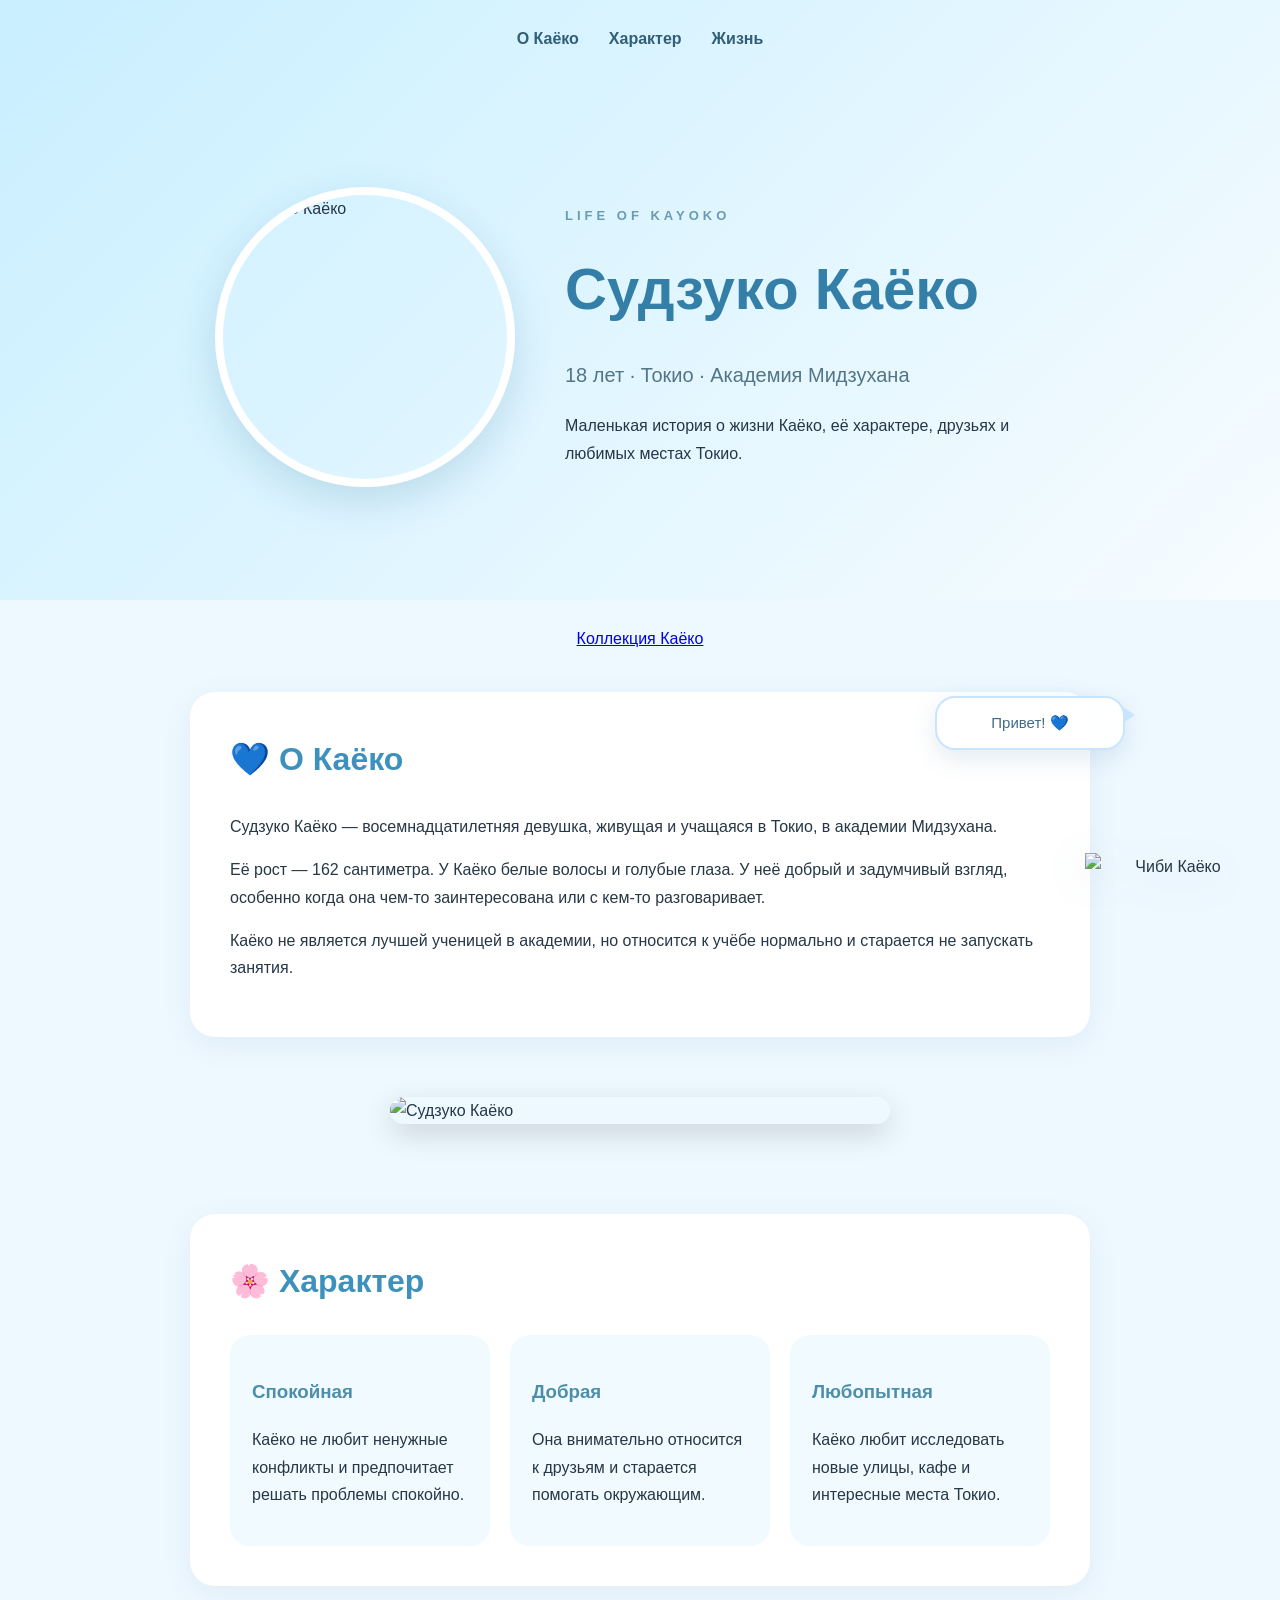
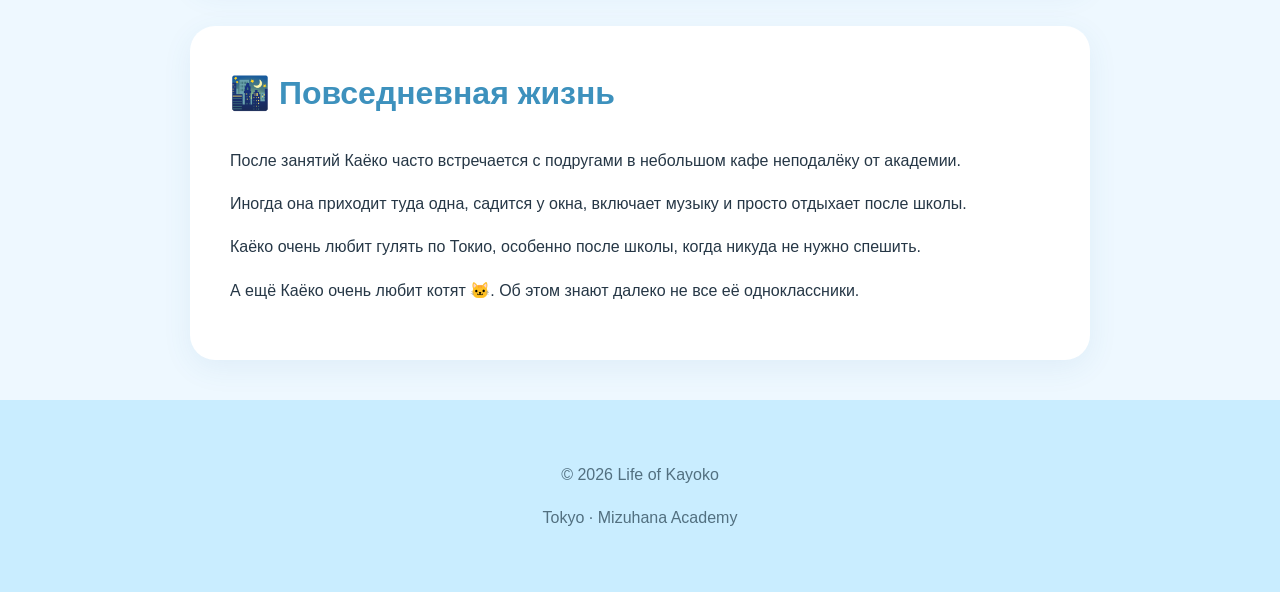
==== commit 28c1d0a6: "Update index.html" ====
--- a/index.html
+++ b/index.html
@@ -88,7 +88,7 @@
     <div style="text-align: center; margin: 25px;">
 
         <a href="gallery.html" class="gallery-button">
-            💙 Коллекция Каёко
+            </h2>Коллекция Каёко</h2>
         </a>
 
     </div>
@@ -130,7 +130,7 @@
     <div class="kayoko-between">
 
         <img
-            src="images/E3E25499-A896-4B10-A555-02C497F418E4.png"
+            src="images/kayoko-photo.PNG"
             alt="Судзуко Каёко"
         >
 
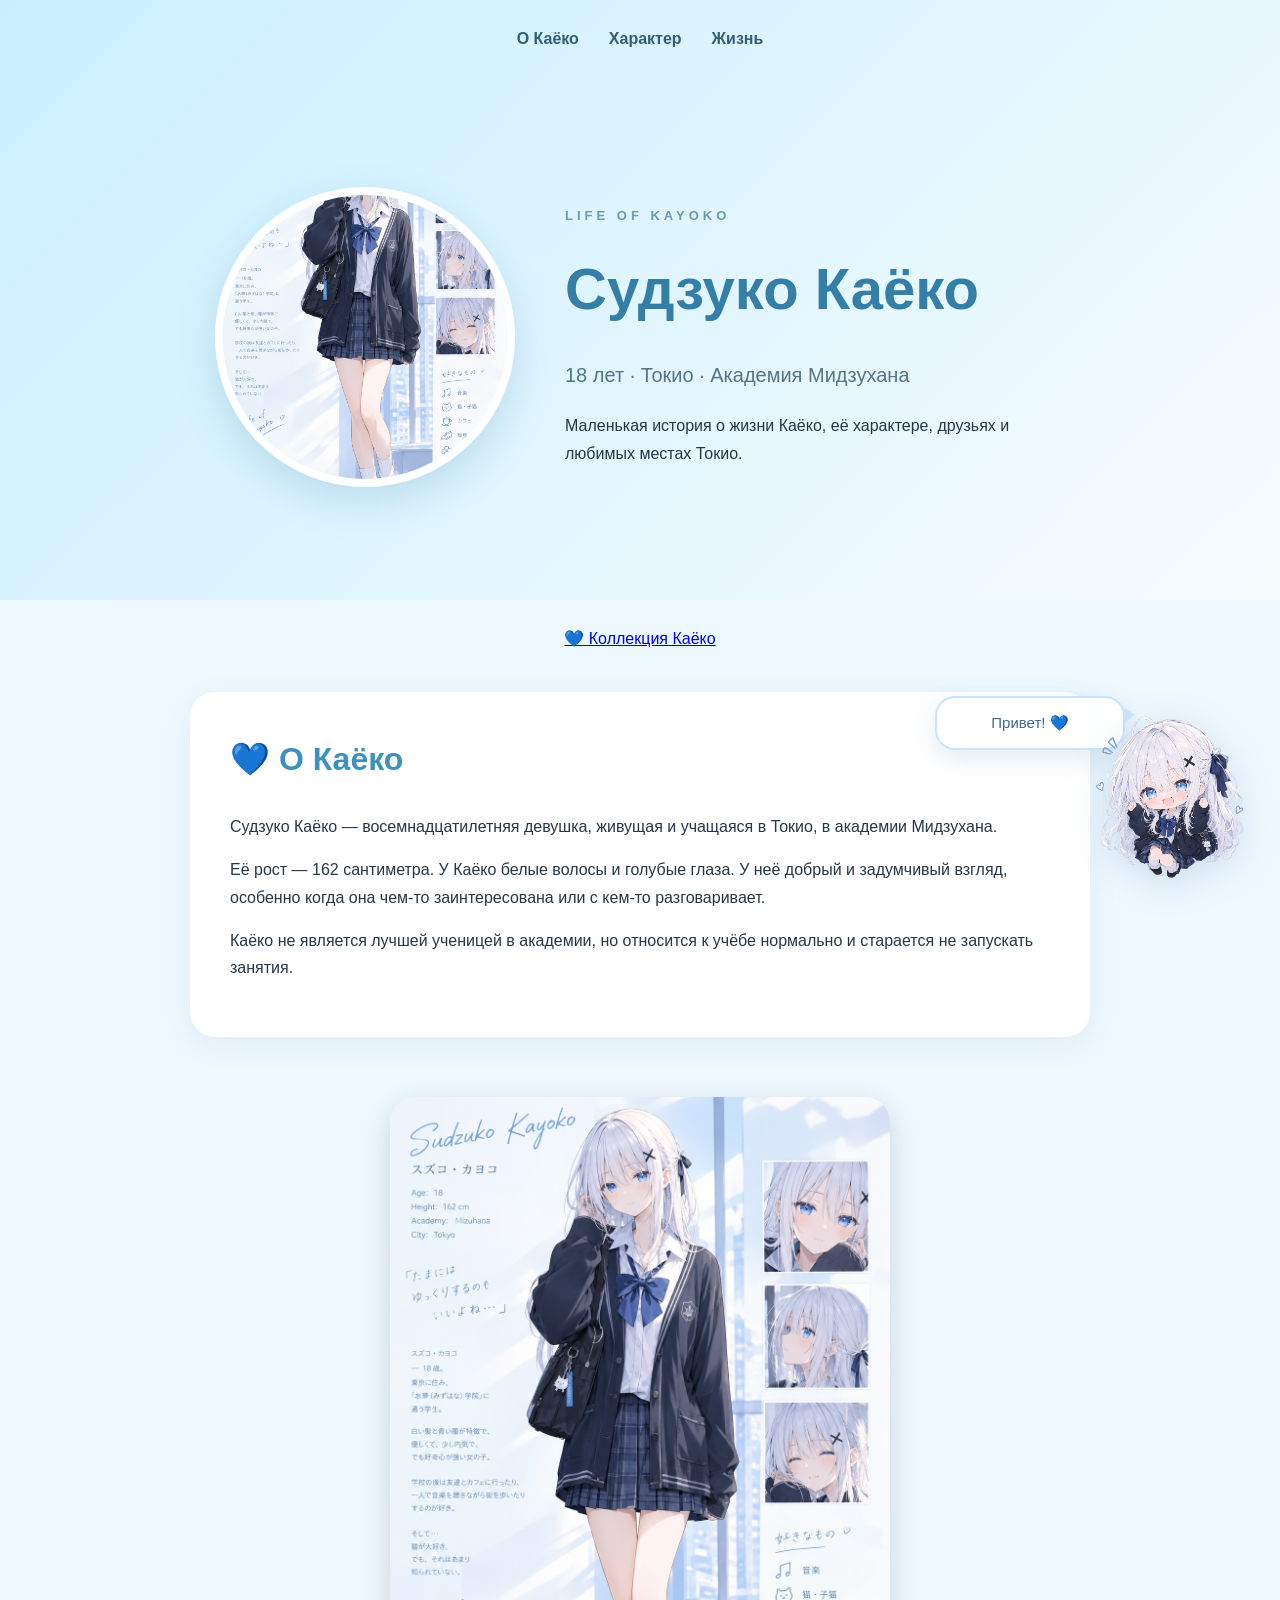
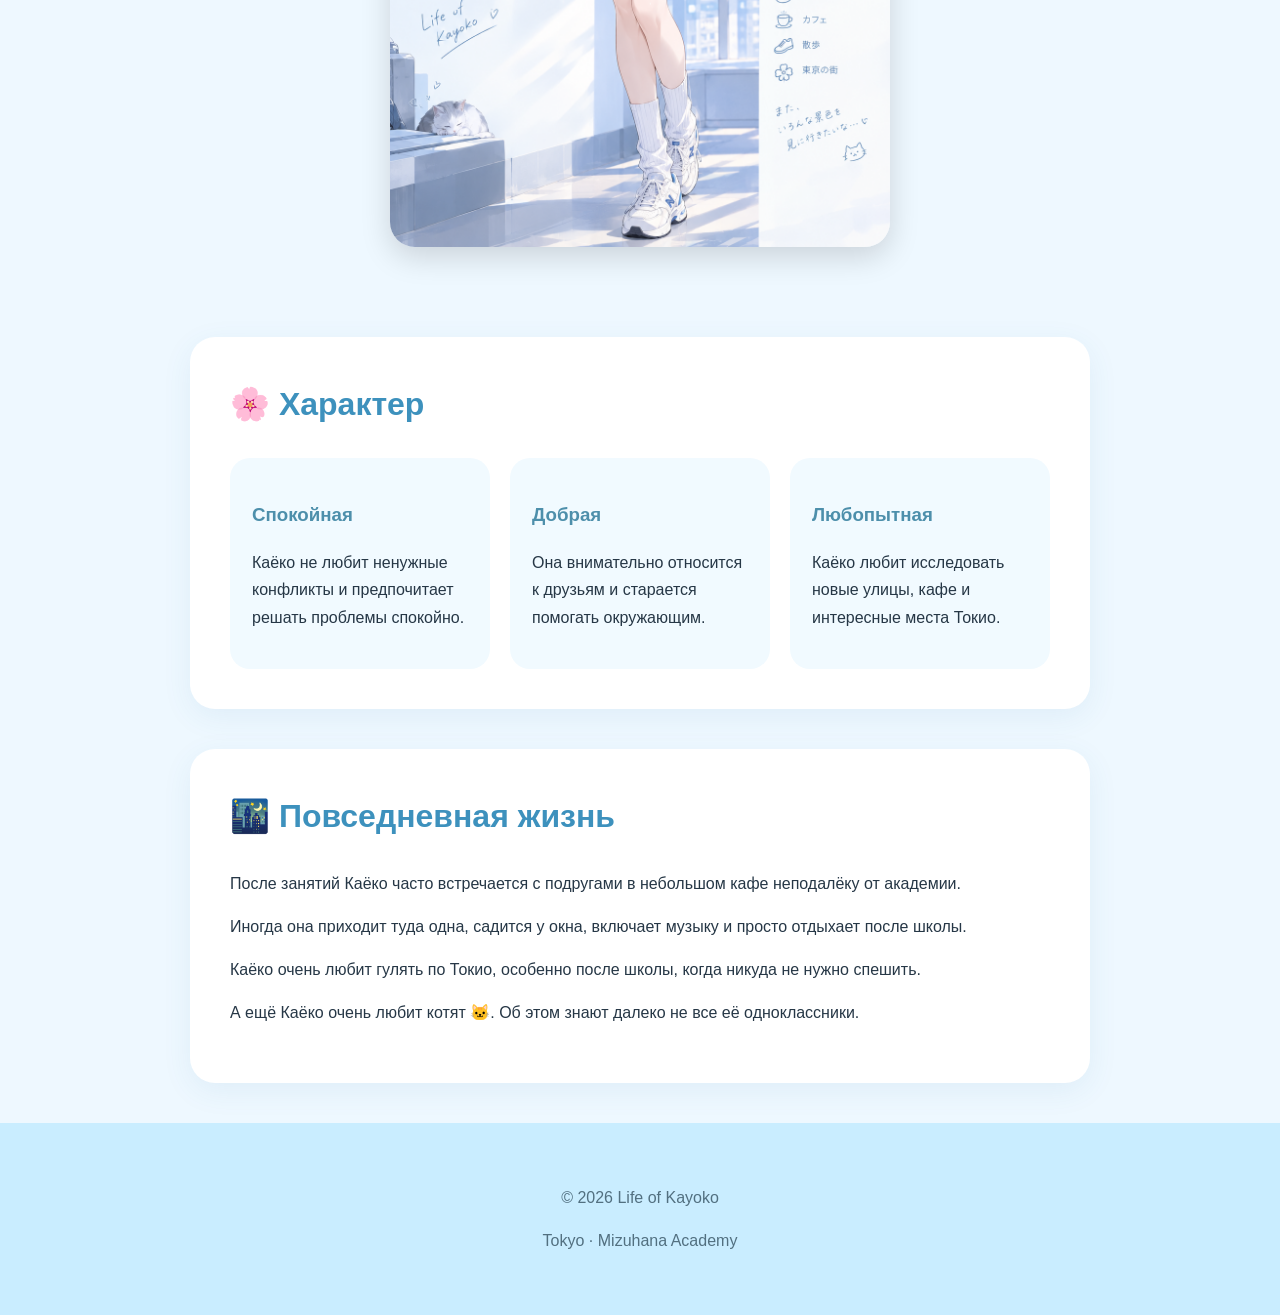
==== commit c64cb2fb: "Update index.html" ====
--- a/index.html
+++ b/index.html
@@ -27,7 +27,7 @@
         <div class="hero-content">
 
             <img
-                src="images/E3E25499-A896-4B10-A555-02C497F418E4.png"
+                src="kayoko-photo.PNG"
                 alt="Судзуко Каёко"
                 class="kayoko-photo"
             >
@@ -74,7 +74,7 @@
 
         <img
             id="chibiImage"
-            src="images/kayoko-chibi-happy.PNG"
+            src="kayoko-chibi-happy.PNG"
             alt="Чиби Каёко"
         >
 
@@ -88,7 +88,7 @@
     <div style="text-align: center; margin: 25px;">
 
         <a href="gallery.html" class="gallery-button">
-            </h2>Коллекция Каёко</h2>
+            💙 Коллекция Каёко
         </a>
 
     </div>
@@ -130,7 +130,7 @@
     <div class="kayoko-between">
 
         <img
-            src="images/kayoko-photo.PNG"
+            src="kayoko-photo.PNG"
             alt="Судзуко Каёко"
         >
 
@@ -256,7 +256,7 @@
 
         /* Приветствие исчезает через 5 секунд */
 
-        setTimeout(() => {
+        setTimeout(function () {
 
             welcomeMessage.classList.add("hide");
 
@@ -265,11 +265,11 @@
 
         /* Обычный клик */
 
-        chibi.addEventListener("click", () => {
+        chibi.addEventListener("click", function () {
 
             chibi.classList.add("click-animation");
 
-            setTimeout(() => {
+            setTimeout(function () {
 
                 chibi.classList.remove("click-animation");
 
@@ -280,30 +280,26 @@
 
         /* Двойной клик */
 
-        chibi.addEventListener("dblclick", () => {
-
-            /* Меняем Каёко на сердитую */
-
-            chibiImage.src =
-                "images/kayoko-chibi-angry.PNG";
-
+        chibi.addEventListener("dblclick", function () {
+
+            /* Сердитая Каёко */
+
+            chibiImage.src = "kayoko-chibi-angry.PNG";
 
             /* Показываем сообщение */
 
             angryMessage.classList.add("show");
 
-
-            /* Добавляем анимацию злости */
+            /* Анимация злости */
 
             chibi.classList.add("angry");
 
 
-            /* Через 3 секунды возвращаем обычную Каёко */
-
-            setTimeout(() => {
-
-                chibiImage.src =
-                    "images/kayoko-chibi-happy.PNG";
+            /* Возвращаем обычную Каёко через 3 секунды */
+
+            setTimeout(function () {
+
+                chibiImage.src = "kayoko-chibi-happy.PNG";
 
                 angryMessage.classList.remove("show");
 
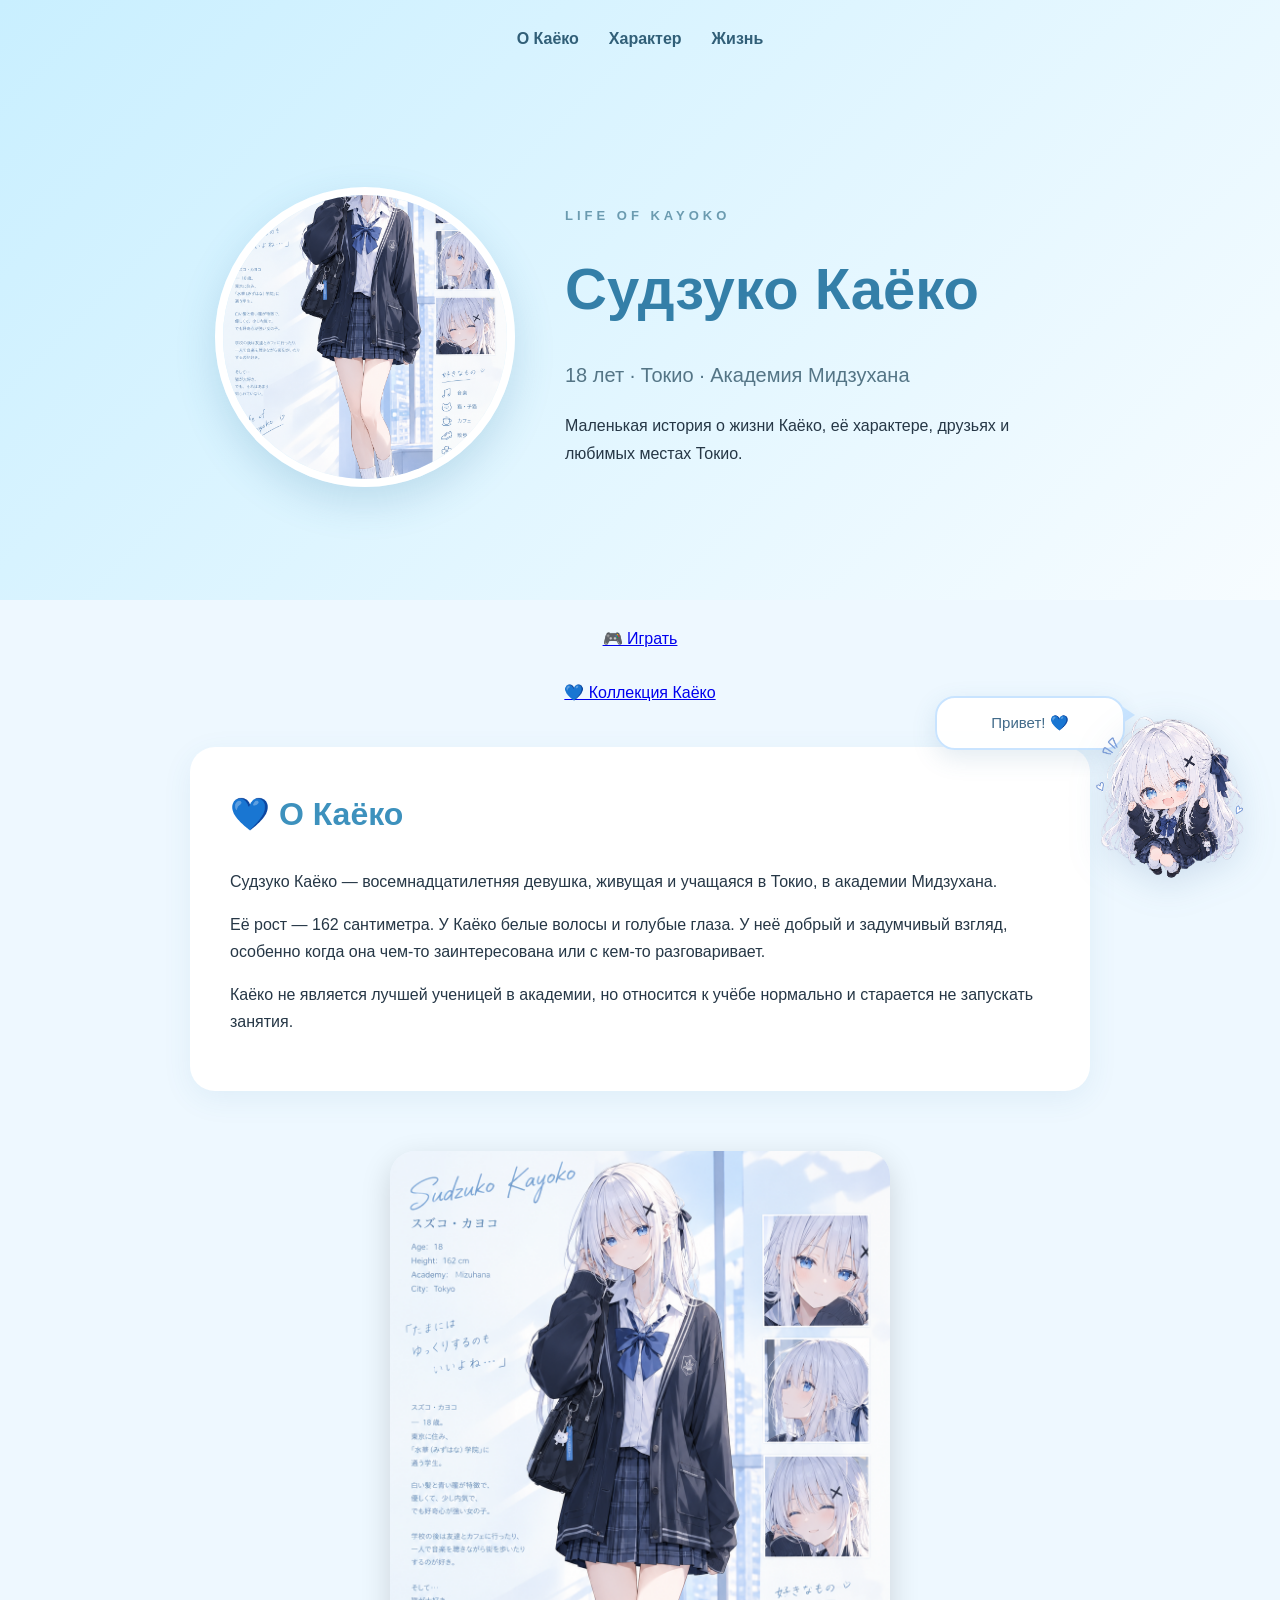
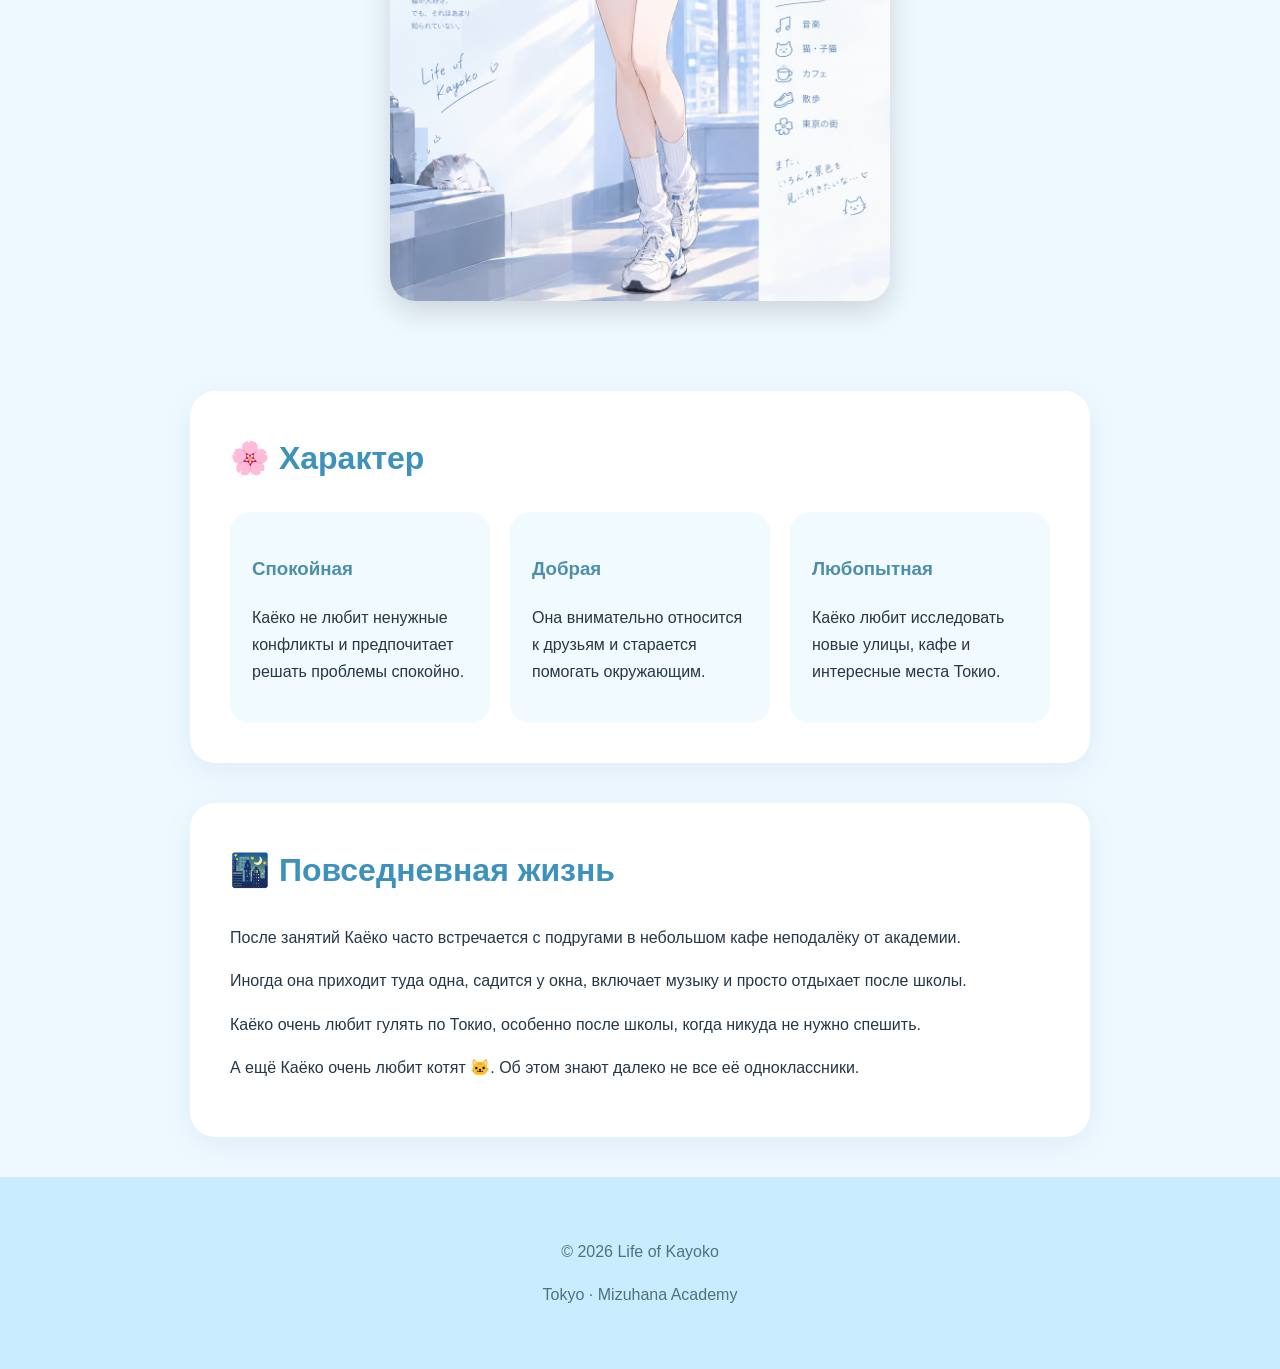
==== commit bcba03ea: "Update index.html" ====
--- a/index.html
+++ b/index.html
@@ -69,7 +69,7 @@
         </div>
 
         <div class="chibi-angry-message" id="chibiAngryMessage">
-            Хватит! 😤
+            Всё, хватит! 😤
         </div>
 
         <img
@@ -82,10 +82,20 @@
 
 
     <!-- =========================
-         КНОПКА КОЛЛЕКЦИИ
+         КНОПКИ
     ========================== -->
 
     <div style="text-align: center; margin: 25px;">
+
+        <!-- КНОПКА ИГРЫ -->
+
+        <a href="game.html" class="gallery-button">
+            🎮 Играть
+        </a>
+
+        <br><br>
+
+        <!-- КНОПКА КОЛЛЕКЦИИ -->
 
         <a href="gallery.html" class="gallery-button">
             💙 Коллекция Каёко
--- a/style.css
+++ b/style.css
@@ -404,3 +404,12 @@
         font-size: 15px;
     }
 }
+/* Скрытие приветствия */
+.chibi-message.hide {
+    display: none;
+}
+
+/* Показ сообщения "Хватит!" */
+.chibi-angry-message.show {
+    display: block;
+}
